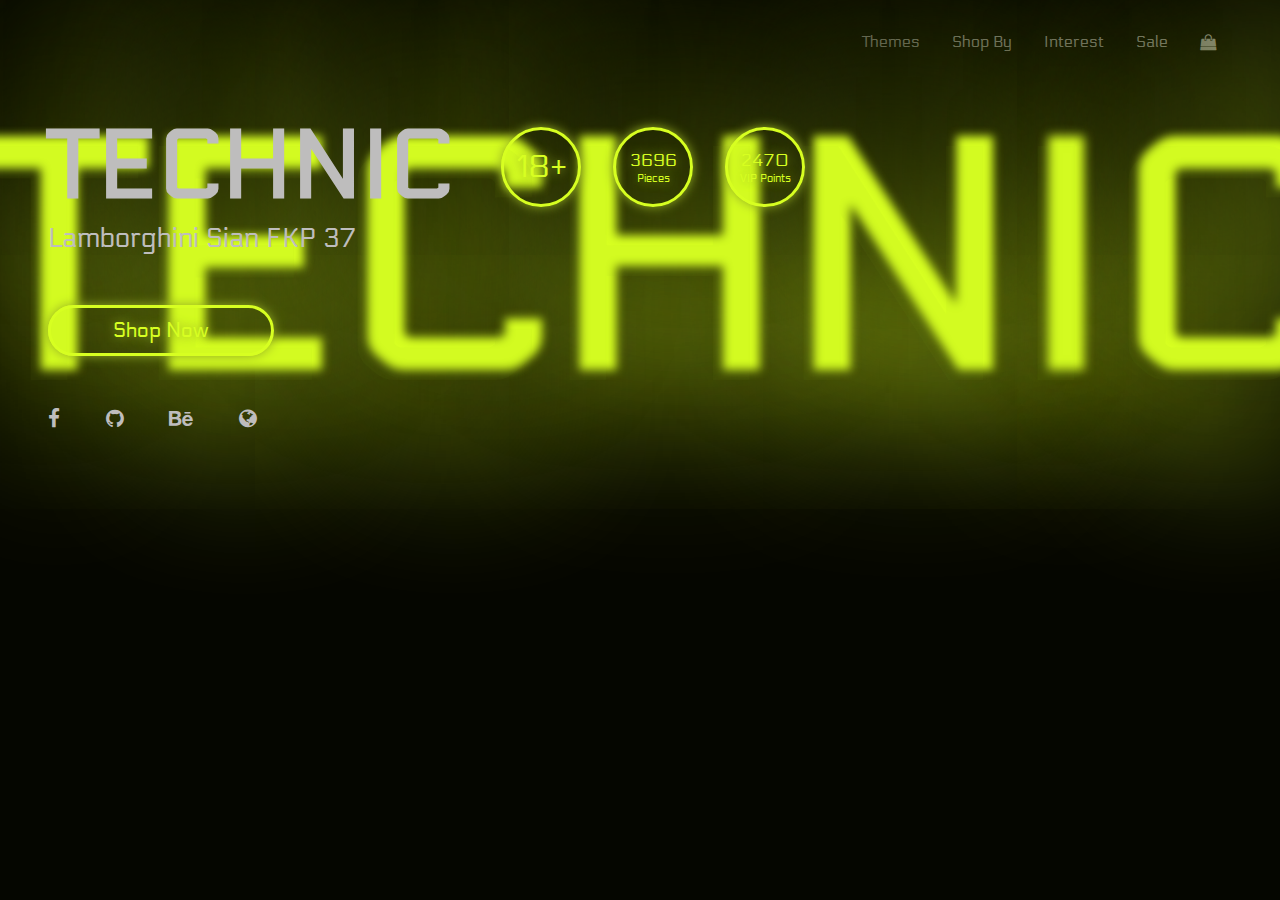
==== index.html @ 4be2d17c "Adding some animations and changing bag to icon" ====
<!DOCTYPE html>
<html lang="en">

<head>
    <meta charset="UTF-8">
    <meta name="viewport" content="width=device-width, initial-scale=1.0">
    <title>Lego</title>
    <link rel="stylesheet" href="https://stackpath.bootstrapcdn.com/font-awesome/4.7.0/css/font-awesome.min.css">
    <link rel="preconnect" href="https://fonts.gstatic.com">
    <link href="https://fonts.googleapis.com/css2?family=Electrolize&display=swap" rel="stylesheet">
    <link rel="stylesheet" href="./css/style.css">
    <link rel="shortcut icon" href="./images/logo.svg" type="image/x-icon">
</head>

<body>
    <header>
        <div class="logo">
            <img width="50" src="./images/logo.svg" alt="">
        </div>
        <nav>
            <ul>
                <li>Themes</li>
                <li>Shop By</li>
                <li>Interest</li>
                <li>Sale</li>
                <li class="fa fa-shopping-bag"></li>
            </ul>
        </nav>
    </header>
    <main>
        <section class="mid">
            <div class="midText">
                <h1>TECHNIC</h1>
            </div>
            <div class="lambo">
                <img src="./images/car.png" alt="">
            </div>
        </section>
        <section class="bottom">
            <div class="leftSide">
                <div class="first">
                    <div class="firstText">
                        <h2>TECHNIC</h2>
                        <div class="firstCircles">
                            <div class="singleCircle">
                                <p>18+</p>
                            </div>
                            <div class="singleCircle">
                                <p>3696</p>
                                <p>Pieces</p>
                            </div>
                            <div class="singleCircle">
                                <p>2470</p>
                                <p>VIP Points</p>
                            </div>
                        </div>
                    </div>
                </div>
                <div class="secondText">
                    <p>Lamborghini Sian FKP 37</p>
                </div>
                <div class="shopButton">
                    <a href="">Shop Now</a>
                </div>
                <div class="social">
                    <a href=""><i class="fa fa-facebook"></i></a>
                    <a href=""><i class="fa fa-github"></i></a>
                    <a href=""><i class="fa fa-behance"></i></a>
                    <a href=""><i class="fa fa-globe"></i></a>
                </div>
            </div>
            <div class="rightSide">
                <img src="./images/carFooter.png" alt="">
            </div>
        </section>
    </main>
    <script src="./js/script.js"></script>
</body>

</html>
---- css/style.css ----
* {
    margin: 0;
    padding: 0;
    box-sizing: border-box;
}

body {
    background-color: #050600;
    font-family: "Electrolize", sans-serif;
    overflow-x: hidden;
}

::selection {
    color: #d7ff21;
}


/* HEADER  */

header {
    display: flex;
    justify-content: space-between;
    align-items: center;
    padding: 2em 3em;
}

nav ul {
    list-style: none;
    display: flex;
    align-items: center;
    justify-content: center;
    z-index: 10000;
}

nav ul li {
    transition: all 0.3s ease;
    color: #BEBDBD;
    padding: 0 1em;
    cursor: pointer;
}

nav ul li:hover {
    transition: all 0.3s ease;
    color: #ac2823;
}

.logo {
    z-index: 10000;
}


/* Middle Content  */

.mid {
    display: flex;
    justify-content: center;
    align-items: center;
    flex-direction: column;
}

.midText {}

.midText h1 {
    /* color: #5B690E; */
    /* -webkit-text-stroke: 1px #93AC23;
    text-stroke: 1px #93AC23; */
    /* -webkit-text-stroke-color:  #93AC23;
    -webkit-text-stroke-width:  1px; */

    color: #93ac230d;
    font-size: 20em;
    /* text-shadow:
    -1px -1px 0 #050600,  
     1px -1px 0 #d7ff21,
    -1px  1px 0 #050600,
     1px  1px 0 #050600; */
    text-shadow:     10px -10px 10px #d7ff21,  
    1px -1px 0 transparent,
   -1px  1px 0 transparent,
    1px  1px 0 transparent, -5px -69px 148px #000000, -5px -187px 126px #000000, 55px -101px 152px #d7ff21, 10px 53px 152px #d7ff21;
    background: transparent;
    animation: glow 1s infinite linear;
}


.lambo {
    position: relative;
    top: -14rem;
    display: flex;
    justify-content: center;
    align-items: center;
}

.lambo img {
    width: 94%;
    transform: scale(1);
}


/* Footer  */

.bottom {
    display: flex;
    justify-content: space-between;
    align-items: center;
    padding: 0 3em;
    height: 0vh;
    position: relative;
    top: -12rem;
}

.leftSide {
    display: flex;
    flex-direction: column;
}

.firstText {
    color: #BEBDBD;
    display: flex;
    align-items: center;
    justify-content: flex-start;
    flex-direction: row;
}

.firstText h2 {
    font-size: 6em;
    padding: 0;
}

.first {
    display: flex;
    justify-content: center;
    align-items: center;
    width: 100%;
}

.firstCircles {
    display: flex;
    align-self: center;
    padding-left: 2em;
}

.secondText p {
    color: #BEBDBD;
}

.singleCircle {
    display: flex;
    justify-content: center;
    align-items: center;
    flex-direction: column;
    border-style: solid;
    border-color: #d7ff21;
    border-radius: 50%;
    margin: 0em 1em;
    width: 80px;
    height: 80px;
    box-shadow: 0px 0px 11px #93AC23;
    background: transparent;
    transition: all 2s ease;

}

.singleCircle:nth-child(1) p {
    font-size: 2em;
}

.singleCircle p {
    color: #d7ff21;
    font-size: 0.8em;
}

.singleCircle:nth-child(2) p:nth-child(1) {
    color: #d7ff21;
    font-size: 1.1em;
}

.singleCircle:nth-child(3) p:nth-child(1) {
    color: #d7ff21;
    font-size: 1.1em;
}

.singleCircle:nth-child(2) p:nth-child(2) {
    color: #d7ff21;
    font-size: 0.7em;
}

.singleCircle:nth-child(3) p:nth-child(2) {
    color: #d7ff21;
    font-size: 0.7em;
}

.singleCircle p {
    color: #d7ff21;
    font-size: 0.8em;
    text-shadow: 0px 0px 11px #93AC23;
    cursor: pointer;
}

.singleCircle:hover  {
    box-shadow: 0px 0px 30px #93AC23;
    transition: all 2s ease;
}

.secondText p {
    font-size: 1.7em;
}

.shopButton {
    padding: 4em 0em;
}

.social {
    /* position: relative;
    top: 0;
    right: 2rem; */
}

.social a {
    color: #BEBDBD;
    text-decoration: none;
    padding: 0 1em;
    font-size: 1.3em;
    transition: all 0.3s ease;
}

.social a:hover {
    color: #93AC23;
    text-decoration: none;
    padding: 0 1em;
    font-size: 1.3em;
    transition: all 0.3s ease;
}

.social a:nth-child(1) {
    padding: 0 0em;
    padding-right: 1em;
}

.shopButton a {
    border-style: solid;
    border-color: #d7ff21;
    border-radius: 30px;
    padding: 0.5em 3em;
    text-decoration: none;
    color: #d7ff21;
    font-size: 1.3em;
    box-shadow: 0px 0px 11px #93AC23;
    text-shadow: 0px 0px 11px #93AC23;
    transition: all 2s ease;

}

.shopButton a:hover{
    box-shadow: 0px 0px 30px #93AC23;
    transition: all 2s ease;
}

.rightSide {
    display: flex;
    justify-content: center;
    align-items: center;
    width: 41%;
}

.rightSide img {
    width: 100%;
}


/* MEDIA QUERIES  */

@media(min-width:1500px) {
    .midText h1 {
        font-size: 28em;
    }
    .lambo img {
        transform: scale(1.2);
    }
}

/* @keyframes glow {
    0% {
        text-shadow:     
        1px -1px 0px #d7ff21, -5px -60px 148px #000000, -5px -17px 126px #000000, 55px -101px 152px #d7ff21, 10px 53px 152px #d7ff21;    }
    50% {
        text-shadow:     
        10px -10px 10px #000000, -5px -69px 148px #000000, -5px -187px 126px #000000, 55px -101px 152px #d7ff21, 10px 53px 152px #d7ff21;    }    
    100% {
        text-shadow:    
        1px -1px 0px #000000,  -5px -69px 148px #000000, -5px -187px 126px #000000, 55px -101px 152px #d7ff21, 10px 53px 152px #d7ff21;    }
} */
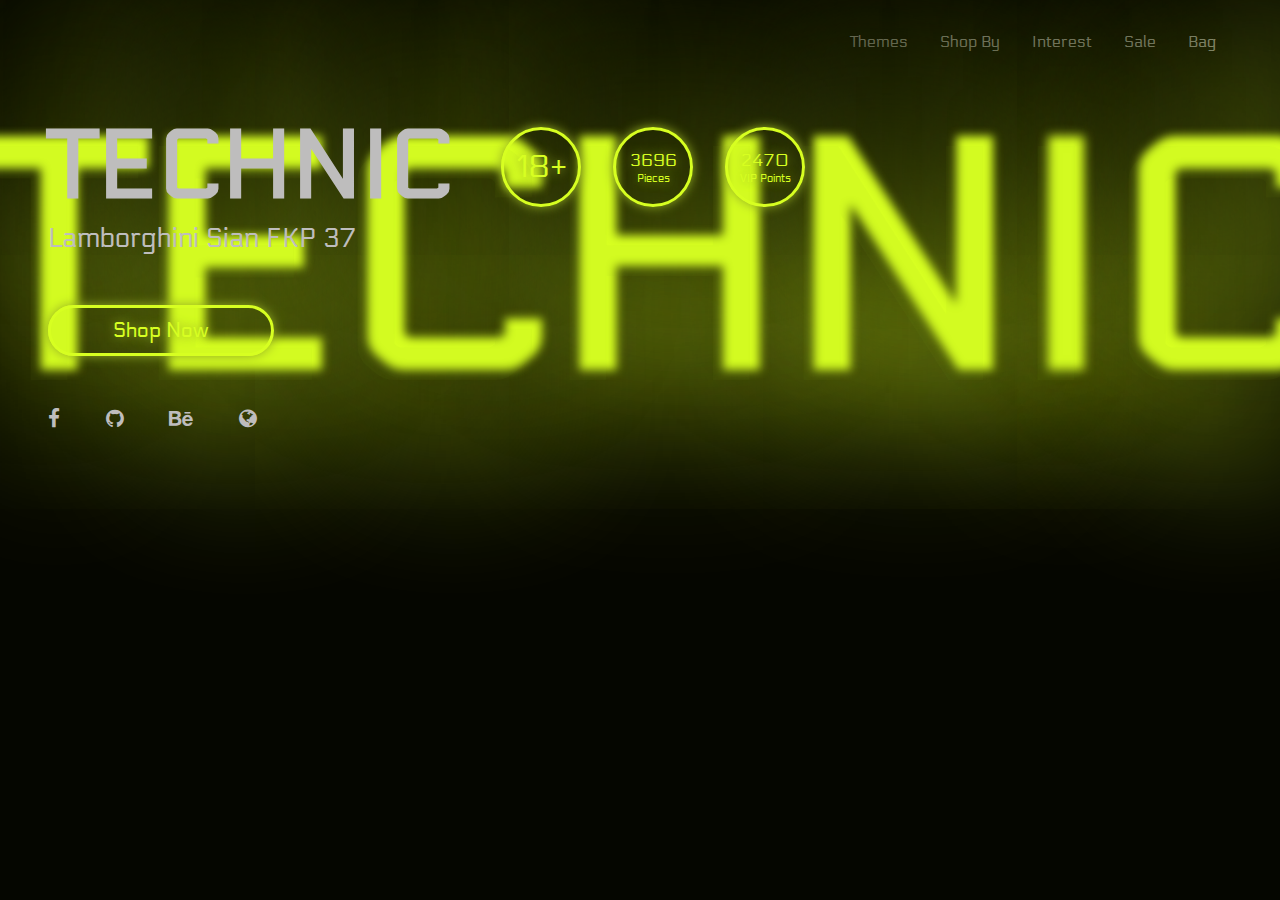
==== commit 66fd73ab: "Adding html structure" ====
--- a/index.html
+++ b/index.html
@@ -9,7 +9,6 @@
     <link rel="preconnect" href="https://fonts.gstatic.com">
     <link href="https://fonts.googleapis.com/css2?family=Electrolize&display=swap" rel="stylesheet">
     <link rel="stylesheet" href="./css/style.css">
-    <link rel="shortcut icon" href="./images/logo.svg" type="image/x-icon">
 </head>
 
 <body>
@@ -23,7 +22,7 @@
                 <li>Shop By</li>
                 <li>Interest</li>
                 <li>Sale</li>
-                <li class="fa fa-shopping-bag"></li>
+                <li>Bag</li>
             </ul>
         </nav>
     </header>
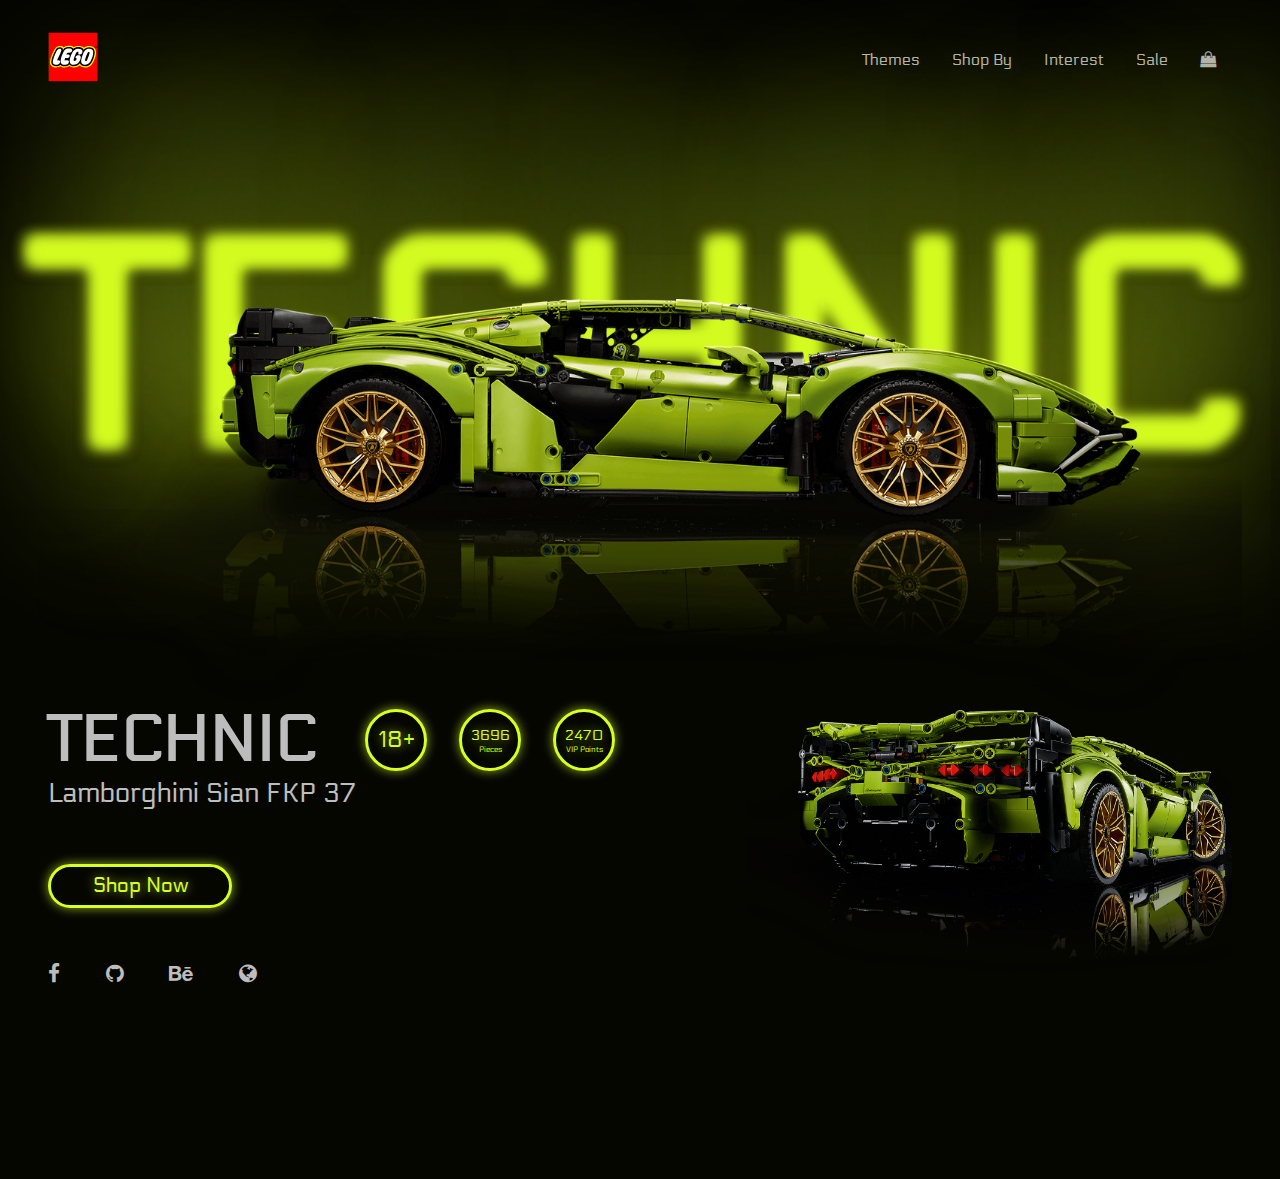
==== commit 4197d0f0: "Adding responsive design to code" ====
--- a/index.html
+++ b/index.html
@@ -9,6 +9,7 @@
     <link rel="preconnect" href="https://fonts.gstatic.com">
     <link href="https://fonts.googleapis.com/css2?family=Electrolize&display=swap" rel="stylesheet">
     <link rel="stylesheet" href="./css/style.css">
+    <link rel="shortcut icon" href="./images/logo.svg" type="image/x-icon">
 </head>
 
 <body>
@@ -22,11 +23,10 @@
                 <li>Shop By</li>
                 <li>Interest</li>
                 <li>Sale</li>
-                <li>Bag</li>
+                <li class="fa fa-shopping-bag"></li>
             </ul>
         </nav>
     </header>
-    <main>
         <section class="mid">
             <div class="midText">
                 <h1>TECHNIC</h1>
@@ -72,7 +72,6 @@
                 <img src="./images/carFooter.png" alt="">
             </div>
         </section>
-    </main>
     <script src="./js/script.js"></script>
 </body>
 
--- a/css/style.css
+++ b/css/style.css
@@ -1,12 +1,21 @@
+@import url('https://fonts.googleapis.com/css?family=Electrolize&display=swap');
+@import url(http://fonts.googleapis.com/css?family=Electrolize);
+
+
 * {
     margin: 0;
     padding: 0;
     box-sizing: border-box;
 }
 
+html{
+    font-family: "Electrolize", sans-serif;
+    overflow-x: hidden;
+}
+
 body {
+    font-family: "Electrolize", sans-serif;
     background-color: #050600;
-    font-family: "Electrolize", sans-serif;
     overflow-x: hidden;
 }
 
@@ -62,8 +71,7 @@
 
 .midText h1 {
     /* color: #5B690E; */
-    /* -webkit-text-stroke: 1px #93AC23;
-    text-stroke: 1px #93AC23; */
+    /* -webkit-text-stroke: 1px #93AC23;  */
     /* -webkit-text-stroke-color:  #93AC23;
     -webkit-text-stroke-width:  1px; */
 
@@ -74,10 +82,14 @@
      1px -1px 0 #d7ff21,
     -1px  1px 0 #050600,
      1px  1px 0 #050600; */
-    text-shadow:     10px -10px 10px #d7ff21,  
-    1px -1px 0 transparent,
-   -1px  1px 0 transparent,
-    1px  1px 0 transparent, -5px -69px 148px #000000, -5px -187px 126px #000000, 55px -101px 152px #d7ff21, 10px 53px 152px #d7ff21;
+    text-shadow:    
+    -1px -1px 15px #d7ff21,  
+    1px -1px 15px #d7ff21,
+   -1px  1px 15px #050600,
+    1px  1px 15px #050600,
+    55px -101px 152px #000,
+    55px -101px 152px #d7ff21,
+    10px 53px 152px #d7ff21;
     background: transparent;
     animation: glow 1s infinite linear;
 }
@@ -104,9 +116,9 @@
     justify-content: space-between;
     align-items: center;
     padding: 0 3em;
-    height: 0vh;
+    height: fit-content;
     position: relative;
-    top: -12rem;
+    /* top: -12rem; */
 }
 
 .leftSide {
@@ -277,16 +289,161 @@
     .lambo img {
         transform: scale(1.2);
     }
-}
-
-/* @keyframes glow {
+    .bottom {
+        position: relative;
+        top: -15rem;
+    }
+}
+
+@media(max-width:1336px){
+    .bottom{
+        top: -12rem;
+
+    }
+}
+
+
+
+@media(max-width:1300px) {
+    .midText h1 {
+        font-size: 18em;
+    }
+    .lambo img {
+        transform: scale(1);
+    }
+    .firstText h2 {
+        font-size: 4em;
+    }
+    .singleCircle {
+        width: 62px;
+        height: 62px;
+    }
+    .singleCircle:nth-child(1) p {
+        font-size: 1.4em;
+    }
+    .singleCircle:nth-child(2) p:nth-child(1) {
+        font-size: 0.9em;
+    }
+    .singleCircle:nth-child(3) p:nth-child(1) {
+        font-size: 0.9em;
+    }
+    .singleCircle:nth-child(3) p:nth-child(2),.singleCircle:nth-child(2) p:nth-child(2) {
+        color: #d7ff21;
+        font-size: 0.5em;
+    } 
+    .shopButton a {
+        padding: 0.3em 2em;
+    }
+    .mid {
+        position: relative;
+        top: 4em;
+    }
+    .bottom {
+        position: relative;
+        /* top: -7rem; */
+    }
+}
+
+@media(max-width:1080px){
+    .rightSide img {
+        width: 113%;
+    }
+}
+
+@media(max-width:992px){
+    .midText h1 {
+        font-size: 15em;
+    }
+    .bottom{
+        flex-direction: column-reverse;
+        /* top: 35rem; */
+    }
+    .rightSide img {
+        width: 183%;
+    }
+
+    .secondText{
+        display: flex;
+        align-items: center;
+        justify-content: center;
+        padding-top: 1em;
+    }
+
+    .shopButton{
+        display: flex;
+        align-items: center;
+        justify-content: center;
+        }
+        
+.social{
+    display: flex;
+    align-items: center;
+    justify-content: center;  
+    padding-bottom: 1.5em;
+}
+.lambo {
+    top: -10rem;
+}
+}
+
+@media(max-width:768px){
+    .midText h1 {
+        font-size: 10em;
+    }
+    .bottom{
+        flex-direction: column-reverse;
+        top: 0rem;
+        }
+
+.lambo {
+    top: -7rem;
+}
+}
+
+@media(max-width:700px){
+.firstText{
+    flex-direction: column;
+}
+
+.firstCircles{
+    padding-left: 0em;
+    padding-top: 1em;
+}
+
+}
+
+@media(max-width:608px){
+nav ul {
+    display: none;
+}
+
+header{
+    justify-content: center;
+    align-items: center;
+}
+    }
+    
+
+@media(max-width:580px){
+    .bottom{
+        flex-direction: column-reverse;
+        /* top: 33rem; */
+        }
+    }
+    
+
+
+
+
+/* 
+@keyframes glow {
     0% {
         text-shadow:     
         1px -1px 0px #d7ff21, -5px -60px 148px #000000, -5px -17px 126px #000000, 55px -101px 152px #d7ff21, 10px 53px 152px #d7ff21;    }
     50% {
         text-shadow:     
-        10px -10px 10px #000000, -5px -69px 148px #000000, -5px -187px 126px #000000, 55px -101px 152px #d7ff21, 10px 53px 152px #d7ff21;    }    
+        10px -10px 10px #d7ff21, -5px -69px 148px #000000, -5px -187px 126px #000000, 55px -101px 152px #d7ff21, 10px 53px 152px #d7ff21;    }    
     100% {
         text-shadow:    
-        1px -1px 0px #000000,  -5px -69px 148px #000000, -5px -187px 126px #000000, 55px -101px 152px #d7ff21, 10px 53px 152px #d7ff21;    }
+        1px -1px 0px #d7ff21,  -5px -69px 148px #000000, -5px -187px 126px #000000, 55px -101px 152px #d7ff21, 10px 53px 152px #d7ff21;    }
 } */
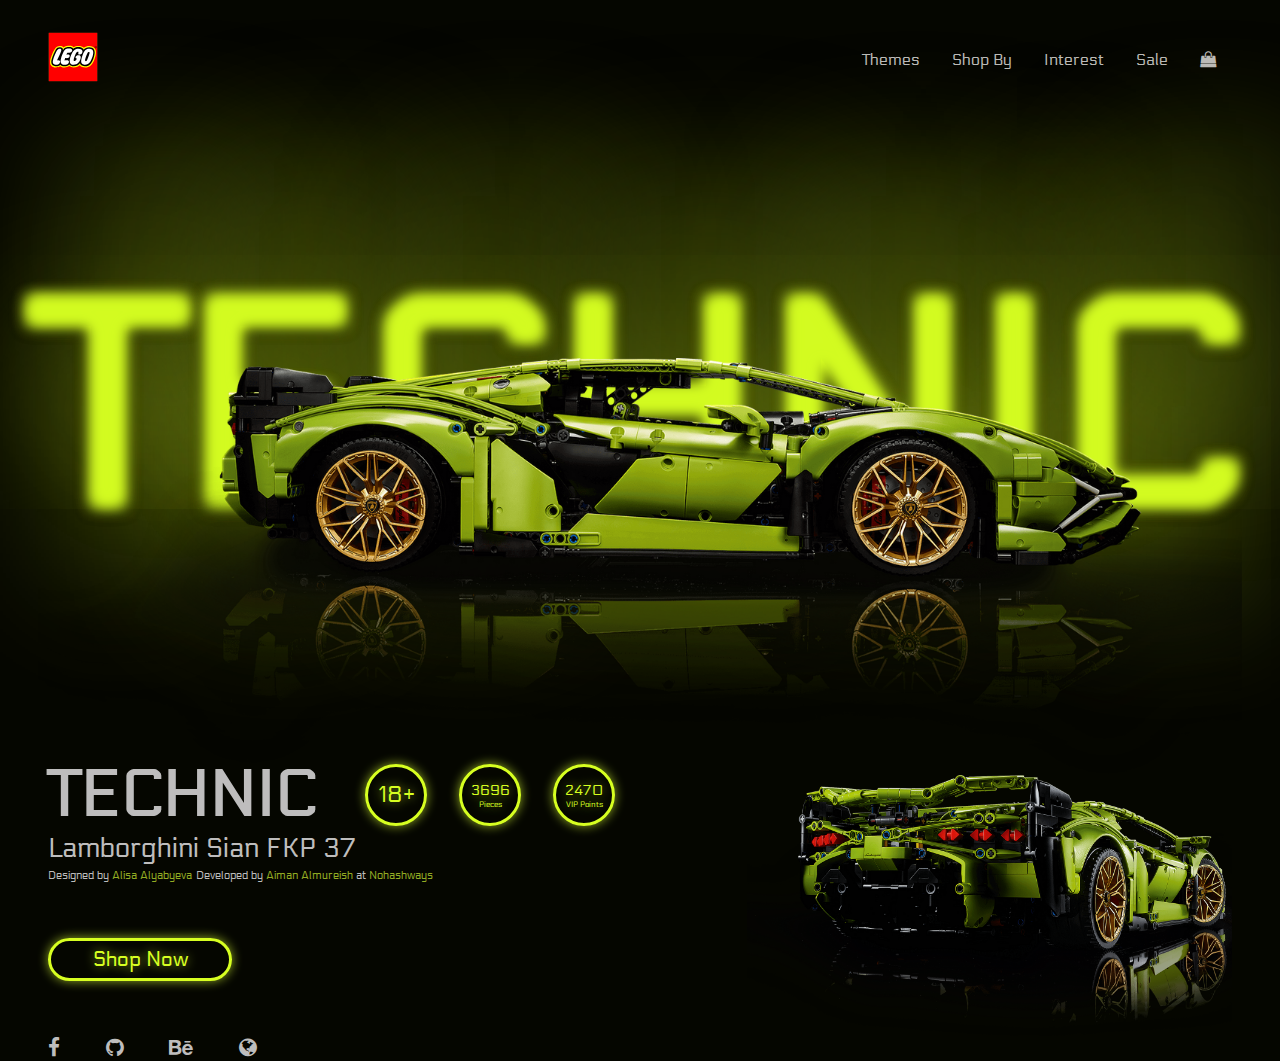
==== commit 941a04d0: "Fixing max 900px screen responsive" ====
--- a/index.html
+++ b/index.html
@@ -27,51 +27,53 @@
             </ul>
         </nav>
     </header>
-        <section class="mid">
-            <div class="midText">
-                <h1>TECHNIC</h1>
-            </div>
-            <div class="lambo">
-                <img src="./images/car.png" alt="">
-            </div>
-        </section>
-        <section class="bottom">
-            <div class="leftSide">
-                <div class="first">
-                    <div class="firstText">
-                        <h2>TECHNIC</h2>
-                        <div class="firstCircles">
-                            <div class="singleCircle">
-                                <p>18+</p>
-                            </div>
-                            <div class="singleCircle">
-                                <p>3696</p>
-                                <p>Pieces</p>
-                            </div>
-                            <div class="singleCircle">
-                                <p>2470</p>
-                                <p>VIP Points</p>
-                            </div>
+    <section class="mid">
+        <div class="midText">
+            <h1>TECHNIC</h1>
+        </div>
+        <div class="lambo">
+            <img src="./images/car.png" alt="">
+        </div>
+    </section>
+    <section class="bottom">
+        <div class="leftSide">
+            <div class="first">
+                <div class="firstText">
+                    <h2>TECHNIC</h2>
+                    <div class="firstCircles">
+                        <div class="singleCircle">
+                            <p>18+</p>
+                        </div>
+                        <div class="singleCircle">
+                            <p>3696</p>
+                            <p>Pieces</p>
+                        </div>
+                        <div class="singleCircle">
+                            <p>2470</p>
+                            <p>VIP Points</p>
                         </div>
                     </div>
                 </div>
-                <div class="secondText">
-                    <p>Lamborghini Sian FKP 37</p>
-                </div>
-                <div class="shopButton">
-                    <a href="">Shop Now</a>
-                </div>
-                <div class="social">
-                    <a href=""><i class="fa fa-facebook"></i></a>
-                    <a href=""><i class="fa fa-github"></i></a>
-                    <a href=""><i class="fa fa-behance"></i></a>
-                    <a href=""><i class="fa fa-globe"></i></a>
-                </div>
             </div>
-            <div class="rightSide">
-                <img src="./images/carFooter.png" alt="">
+            <div class="secondText">
+                <p>Lamborghini Sian FKP 37</p>
+                <span>Designed by <a href="">Alisa Alyabyeva</a></span>
+                <span>Developed by <a href="">Aiman Almureish</a> at <a href="">Nohashways</a></span>
             </div>
-        </section>
+            <div class="shopButton">
+                <a target="_blank" href="https://www.behance.net/aea9">Shop Now</a>
+            </div>
+            <div class="social">
+                <a target="_blank" href="https://www.facebook.com/nohashways"><i class="fa fa-facebook"></i></a>
+                <a target="_blank" href="https://github.com/AimanAlmureish/lego-hero"><i class="fa fa-github"></i></a>
+                <a target="_blank" href="https://www.behance.net/aea9"><i class="fa fa-behance"></i></a>
+                <a target="_blank" href="https://www.nohashways.com/"><i class="fa fa-globe"></i></a>
+            </div>
+        </div>
+        <div class="rightSide">
+            <img src="./images/carFooter.png" alt="">
+        </div>
+    </section>
     <script src="./js/script.js"></script>
 </body>
 
--- a/css/style.css
+++ b/css/style.css
@@ -1,14 +1,12 @@
 @import url('https://fonts.googleapis.com/css?family=Electrolize&display=swap');
 @import url(http://fonts.googleapis.com/css?family=Electrolize);
-
-
 * {
     margin: 0;
     padding: 0;
     box-sizing: border-box;
 }
 
-html{
+html {
     font-family: "Electrolize", sans-serif;
     overflow-x: hidden;
 }
@@ -65,6 +63,9 @@
     justify-content: center;
     align-items: center;
     flex-direction: column;
+    height: 81vh;
+    position: relative;
+    top: 11em;
 }
 
 .midText {}
@@ -74,7 +75,6 @@
     /* -webkit-text-stroke: 1px #93AC23;  */
     /* -webkit-text-stroke-color:  #93AC23;
     -webkit-text-stroke-width:  1px; */
-
     color: #93ac230d;
     font-size: 20em;
     /* text-shadow:
@@ -82,18 +82,10 @@
      1px -1px 0 #d7ff21,
     -1px  1px 0 #050600,
      1px  1px 0 #050600; */
-    text-shadow:    
-    -1px -1px 15px #d7ff21,  
-    1px -1px 15px #d7ff21,
-   -1px  1px 15px #050600,
-    1px  1px 15px #050600,
-    55px -101px 152px #000,
-    55px -101px 152px #d7ff21,
-    10px 53px 152px #d7ff21;
+    text-shadow: -1px -1px 15px #d7ff21, 1px -1px 15px #d7ff21, -1px 1px 15px #050600, 1px 1px 15px #050600, 55px -101px 152px #000, 55px -101px 152px #d7ff21, 10px 53px 152px #d7ff21;
     background: transparent;
     animation: glow 1s infinite linear;
 }
-
 
 .lambo {
     position: relative;
@@ -154,6 +146,17 @@
 
 .secondText p {
     color: #BEBDBD;
+}
+
+.secondText span {
+    color: #BEBDBD;
+    padding-top: 0.5em;
+    font-size: 0.7em;
+}
+
+.secondText span a {
+    color: #93AC23;
+    text-decoration: none;
 }
 
 .singleCircle {
@@ -170,7 +173,6 @@
     box-shadow: 0px 0px 11px #93AC23;
     background: transparent;
     transition: all 2s ease;
-
 }
 
 .singleCircle:nth-child(1) p {
@@ -209,7 +211,7 @@
     cursor: pointer;
 }
 
-.singleCircle:hover  {
+.singleCircle:hover {
     box-shadow: 0px 0px 30px #93AC23;
     transition: all 2s ease;
 }
@@ -226,6 +228,7 @@
     /* position: relative;
     top: 0;
     right: 2rem; */
+    padding-bottom: 2em;
 }
 
 .social a {
@@ -260,10 +263,9 @@
     box-shadow: 0px 0px 11px #93AC23;
     text-shadow: 0px 0px 11px #93AC23;
     transition: all 2s ease;
-
-}
-
-.shopButton a:hover{
+}
+
+.shopButton a:hover {
     box-shadow: 0px 0px 30px #93AC23;
     transition: all 2s ease;
 }
@@ -291,18 +293,23 @@
     }
     .bottom {
         position: relative;
-        top: -15rem;
-    }
-}
-
-@media(max-width:1336px){
-    .bottom{
-        top: -12rem;
-
-    }
-}
-
-
+        /* top: -15rem; */
+    }
+}
+
+@media(max-width:1500px) {
+    .mid {
+        height: 55vh;
+        position: relative;
+        top: 15em;
+    }
+}
+
+@media(max-width:1336px) {
+    .bottom {
+        /* top: -12rem; */
+    }
+}
 
 @media(max-width:1300px) {
     .midText h1 {
@@ -327,112 +334,146 @@
     .singleCircle:nth-child(3) p:nth-child(1) {
         font-size: 0.9em;
     }
-    .singleCircle:nth-child(3) p:nth-child(2),.singleCircle:nth-child(2) p:nth-child(2) {
+    .singleCircle:nth-child(3) p:nth-child(2),
+    .singleCircle:nth-child(2) p:nth-child(2) {
         color: #d7ff21;
         font-size: 0.5em;
-    } 
+    }
     .shopButton a {
         padding: 0.3em 2em;
     }
     .mid {
-        position: relative;
-        top: 4em;
+        height: 55vh;
+        position: relative;
+        top: 13em;
     }
     .bottom {
         position: relative;
         /* top: -7rem; */
     }
-}
-
-@media(max-width:1080px){
+    .social {
+        padding-bottom: 0em;
+    }
+}
+
+@media(min-width:1080px) and (max-height:900px) {
+    .mid {
+        height: 71vh;
+        position: relative;
+        top: 12em;
+    }
+}
+
+@media(max-width:1080px) {
     .rightSide img {
         width: 113%;
     }
-}
-
-@media(max-width:992px){
+    .mid {
+        height: 46vh;
+        position: relative;
+        top: 8em;
+    }
+}
+
+@media(max-width:992px) {
     .midText h1 {
         font-size: 15em;
     }
-    .bottom{
+    .bottom {
         flex-direction: column-reverse;
         /* top: 35rem; */
     }
     .rightSide img {
         width: 183%;
     }
-
-    .secondText{
+    .secondText {
         display: flex;
         align-items: center;
         justify-content: center;
+        flex-direction: column;
         padding-top: 1em;
     }
-
-    .shopButton{
+    .shopButton {
         display: flex;
         align-items: center;
         justify-content: center;
-        }
-        
-.social{
-    display: flex;
-    align-items: center;
-    justify-content: center;  
-    padding-bottom: 1.5em;
-}
-.lambo {
-    top: -10rem;
-}
-}
-
-@media(max-width:768px){
+    }
+    .social {
+        display: flex;
+        align-items: center;
+        justify-content: center;
+        padding-bottom: 1.5em;
+    }
+    .lambo {
+        top: -10rem;
+    }
+    .social a:nth-child(1) {
+        padding: 0 1em;
+        padding-right: 1em;
+    }
+}
+
+@media(max-width:768px) {
     .midText h1 {
         font-size: 10em;
     }
-    .bottom{
+    .bottom {
         flex-direction: column-reverse;
-        top: 0rem;
-        }
-
-.lambo {
-    top: -7rem;
-}
-}
-
-@media(max-width:700px){
-.firstText{
-    flex-direction: column;
-}
-
-.firstCircles{
-    padding-left: 0em;
-    padding-top: 1em;
-}
-
-}
-
-@media(max-width:608px){
-nav ul {
-    display: none;
-}
-
-header{
-    justify-content: center;
-    align-items: center;
-}
-    }
-    
-
-@media(max-width:580px){
-    .bottom{
+        /* top: 0rem; */
+    }
+    .lambo {
+        top: -7rem;
+    }
+    .mid {
+        height: 41vh;
+        position: relative;
+        top: 6em;
+    }
+}
+
+@media(max-width:700px) {
+    .firstText {
+        flex-direction: column;
+    }
+    .firstCircles {
+        padding-left: 0em;
+        padding-top: 1em;
+    }
+    .shopButton {
+        padding: 3em 0em;
+    }
+}
+
+@media(max-width:608px) {
+    nav ul {
+        display: none;
+    }
+    header {
+        justify-content: center;
+        align-items: center;
+    }
+    .mid {
+        height: 36vh;
+        position: relative;
+        top: 4em;
+    }
+    .secondText p {
+        font-size: 1.4em;
+    }
+    .midText h1 {
+        font-size: 8.5em;
+    }
+    .lambo {
+        top: -5rem;
+    }
+}
+
+@media(max-width:580px) {
+    .bottom {
         flex-direction: column-reverse;
         /* top: 33rem; */
-        }
-    }
-    
-
-
+    }
+}
 
 
 /* 
@@ -446,4 +487,4 @@
     100% {
         text-shadow:    
         1px -1px 0px #d7ff21,  -5px -69px 148px #000000, -5px -187px 126px #000000, 55px -101px 152px #d7ff21, 10px 53px 152px #d7ff21;    }
-} */
+} */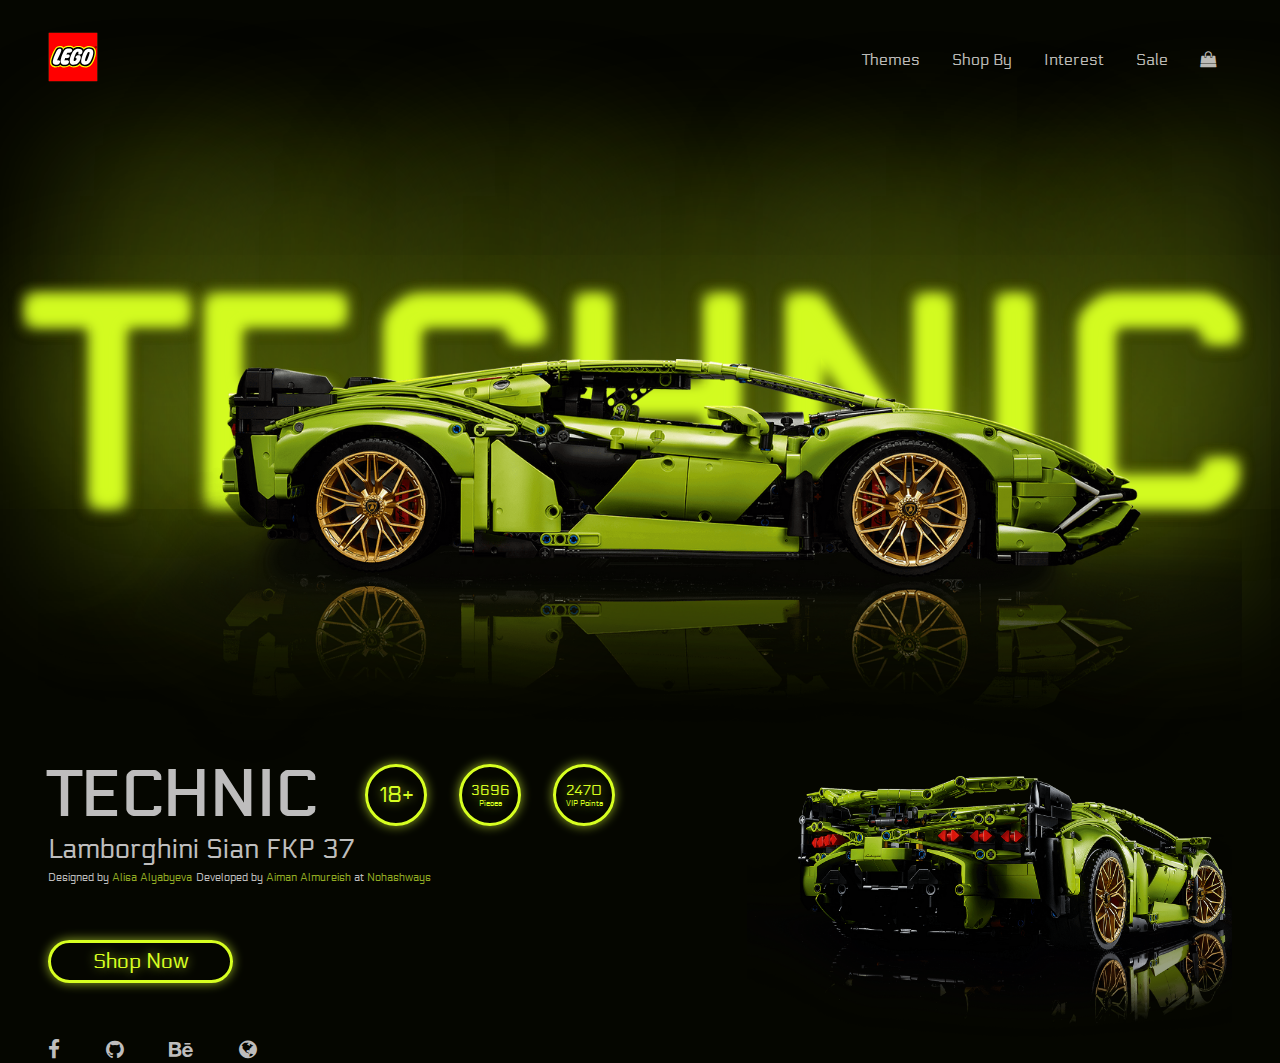
==== commit 25fbaeb8: "Adding local font to project" ====
--- a/index.html
+++ b/index.html
@@ -7,7 +7,6 @@
     <title>Lego</title>
     <link rel="stylesheet" href="https://stackpath.bootstrapcdn.com/font-awesome/4.7.0/css/font-awesome.min.css">
     <link rel="preconnect" href="https://fonts.gstatic.com">
-    <link href="https://fonts.googleapis.com/css2?family=Electrolize&display=swap" rel="stylesheet">
     <link rel="stylesheet" href="./css/style.css">
     <link rel="shortcut icon" href="./images/logo.svg" type="image/x-icon">
 </head>
@@ -57,8 +56,8 @@
             </div>
             <div class="secondText">
                 <p>Lamborghini Sian FKP 37</p>
-                <span>Designed by <a href="">Alisa Alyabyeva</a></span>
-                <span>Developed by <a href="">Aiman Almureish</a> at <a href="">Nohashways</a></span>
+                <span>Designed by <a target="_blank" href="https://www.behance.net/aea9">Alisa Alyabyeva</a></span>
+                <span>Developed by <a target="_blank" href="https://github.com/AimanAlmureish/">Aiman Almureish</a> at <a target="_blank" href="https://www.nohashways.com/">Nohashways</a></span>
             </div>
             <div class="shopButton">
                 <a target="_blank" href="https://www.behance.net/aea9">Shop Now</a>
--- a/css/style.css
+++ b/css/style.css
@@ -1,5 +1,8 @@
-@import url('https://fonts.googleapis.com/css?family=Electrolize&display=swap');
-@import url(http://fonts.googleapis.com/css?family=Electrolize);
+@font-face {
+    font-family: "Electrolize";
+    src: url("../fonts/electrolize-regular-webfont.woff") format("woff");
+}
+
 * {
     margin: 0;
     padding: 0;
